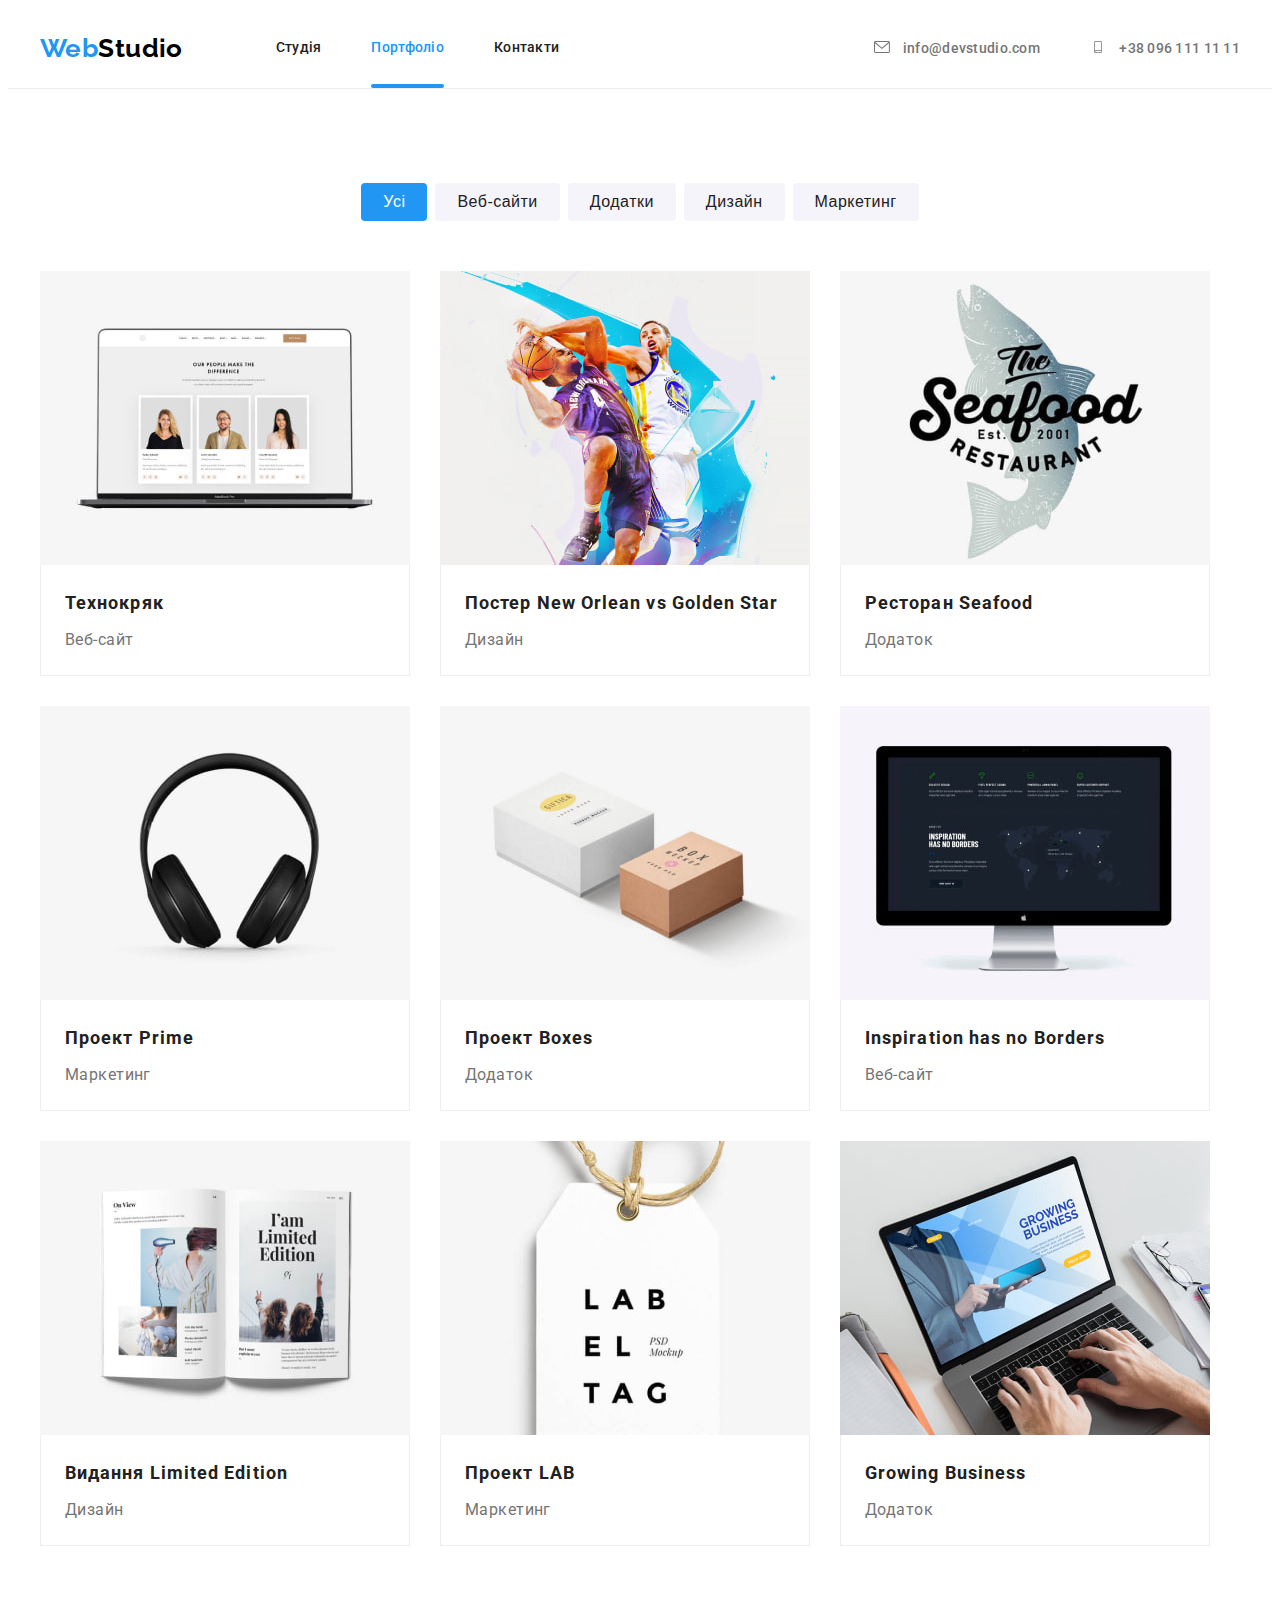
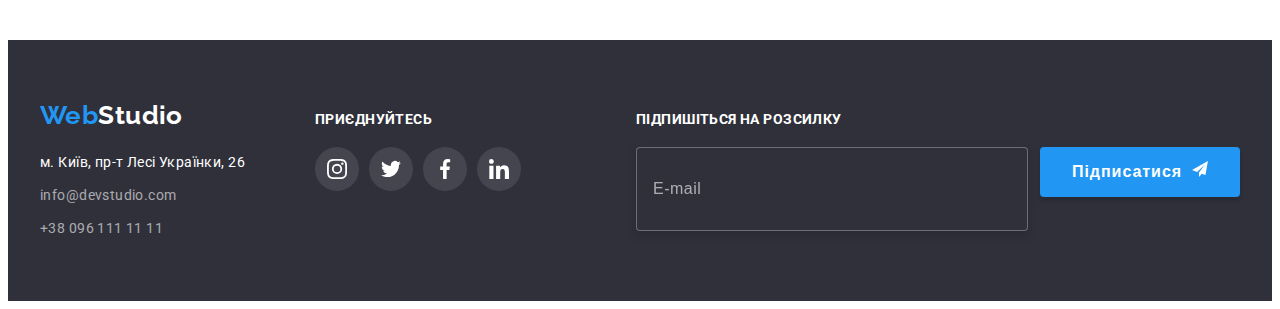
==== portfolio.html @ 9778deeb "Initial commit" ====
<!DOCTYPE html>
<html lang="uk">
  <head>
    <meta charset="UTF-8" />
    <meta http-equiv="X-UA-Compatible" content="IE=edge" />
    <meta name="viewport" content="width=device-width, initial-scale=1.0" />
    <title>WebStudio</title>
    <!--Fonts start-->
    <link rel="preconnect" href="https://fonts.googleapis.com" />
    <link rel="preconnect" href="https://fonts.gstatic.com" crossorigin />
    <link
      href="https://fonts.googleapis.com/css2?family=Raleway:wght@700&family=Roboto:wght@400;500;700;900&display=swap"
      rel="stylesheet"
    />
    <!--Fonts end-->
    <!--Modern-normalize-->
    <link
      rel="stylesheet"
      href="https://cdnjs.cloudflare.com/ajax/libs/modern-normalize/1.1.0/modern-normalize.min.css"
      integrity="sha512-wpPYUAdjBVSE4KJnH1VR1HeZfpl1ub8YT/NKx4PuQ5NmX2tKuGu6U/JRp5y+Y8XG2tV+wKQpNHVUX03MfMFn9Q=="
      crossorigin="anonymous"
      referrerpolicy="no-referrer"
    />
    <link rel="stylesheet" href="./css/styles.css" />
  </head>
  <body>
    <!--Header section-->
    <header class="header">
      <div class="container header-container">
        <a class="logo-link link" href="./index.html" lang="en"
          >Web<span class="logo-accent">Studio</span>
        </a>
        <nav class="header-nav">
          <ul class="header-list list">
            <li class="header-item">
              <a class="header-link link" href="./index.html">Студія</a>
            </li>
            <li class="header-item">
              <a class="header-link header-link-current link" href="./portfolio.html">Портфоліо</a>
            </li>
            <li class="header-item"><a class="header-link link" href="#">Контакти</a></li>
          </ul>
        </nav>
        <ul class="header-list list">
          <li class="header-item">
            <a
              class="header-mail link"
              href="mailto:info@devstudio.com"
              target="_blank"
              rel="noopener noreferrer"
              aria-label="envelope"
            >
              <svg class="mail-icon" width="16" height="12">
                <use href="./images/icons.svg#envelope"></use>
              </svg>
              info@devstudio.com
            </a>
          </li>
          <li class="header-item">
            <a
              class="header-tel link"
              href="tel:+380961111111"
              target="_blank"
              rel="noopener noreferrer"
              aria-label="smartphone"
            >
              <svg class="tel-icon" width="16" height="12">
                <use href="./images/icons.svg#smartphone"></use>
              </svg>
              +38 096 111 11 11
            </a>
          </li>
        </ul>
      </div>
    </header>
    <!--Main section-->
    <main>
      <section class="project section">
        <div class="container">
          <h1 class="visually-hidden">Проекти</h1>
          <ul class="project-list-btn list">
            <li class="project-item-btn">
              <button class="projects-btn projects-btn-current" type="button">Усі</button>
            </li>
            <li class="project-item-btn">
              <button class="projects-btn" type="button">Веб-сайти</button>
            </li>
            <li class="project-item-btn">
              <button class="projects-btn" type="button">Додатки</button>
            </li>
            <li class="project-item-btn">
              <button class="projects-btn" type="button">Дизайн</button>
            </li>
            <li class="project-item-btn">
              <button class="projects-btn" type="button">Маркетинг</button>
            </li>
          </ul>
          <ul></ul>
          <ul class="cards-list list">
            <li class="cards-item">
              <a href class="link">
                <div class="overlay-cards-img">
                  <img
                    class="cards-img"
                    src="./images/projects/img-1.jpg"
                    alt="Технокряк"
                    width="370"
                    height="294"
                  />
                  <div class="overlay">
                    <p class="overlay-text">
                      Ресурс пропонує комплексні пропозиції з різним рівнем функціоналу та сервісів.
                      Все це дозволить відвідувачу отримати вичерпні відомості про компанію чи
                      приватну особу.
                    </p>
                  </div>
                </div>
                <div class="cards-description">
                  <h2 class="cards-subtitle">Технокряк</h2>
                  <p class="cards-desc">Веб-сайт</p>
                </div>
              </a>
            </li>
            <li class="cards-item">
              <a href class="link">
                <div class="overlay-cards-img">
                  <img
                    class="cards-img"
                    src="./images/projects/img-2.jpg"
                    alt="Постер New Orlean vs Golden Star"
                    width="370"
                    height="294"
                  />
                  <div class="overlay">
                    <p class="overlay-text">
                      Ресурс пропонує комплексні пропозиції з різним рівнем функціоналу та сервісів.
                      Все це дозволить відвідувачу отримати вичерпні відомості про компанію чи
                      приватну особу.
                    </p>
                  </div>
                </div>
                <div class="cards-description">
                  <h2 class="cards-subtitle">Постер New Orlean vs Golden Star</h2>
                  <p class="cards-desc">Дизайн</p>
                </div>
              </a>
            </li>
            <li class="cards-item">
              <a href class="link">
                <div class="overlay-cards-img">
                  <img
                    class="cards-img"
                    src="./images/projects/img-3.jpg"
                    alt="Ресторан Seafood"
                    width="370"
                    height="294"
                  />
                  <div class="overlay">
                    <p class="overlay-text">
                      Ресурс пропонує комплексні пропозиції з різним рівнем функціоналу та сервісів.
                      Все це дозволить відвідувачу отримати вичерпні відомості про компанію чи
                      приватну особу.
                    </p>
                  </div>
                </div>
                <div class="cards-description">
                  <h2 class="cards-subtitle">Ресторан Seafood</h2>
                  <p class="cards-desc">Додаток</p>
                </div>
              </a>
            </li>
            <li class="cards-item">
              <a href class="link">
                <div class="overlay-cards-img">
                  <img
                    class="cards-img"
                    src="./images/projects/img-4.jpg"
                    alt="Проект Prime"
                    width="370"
                    height="294"
                  />
                  <div class="overlay">
                    <p class="overlay-text">
                      Ресурс пропонує комплексні пропозиції з різним рівнем функціоналу та сервісів.
                      Все це дозволить відвідувачу отримати вичерпні відомості про компанію чи
                      приватну особу.
                    </p>
                  </div>
                </div>
                <div class="cards-description">
                  <h2 class="cards-subtitle">Проект Prime</h2>
                  <p class="cards-desc">Маркетинг</p>
                </div>
              </a>
            </li>
            <li class="cards-item">
              <a href class="link">
                <div class="overlay-cards-img">
                  <img
                    class="cards-img"
                    src="./images/projects/img-5.jpg"
                    alt="Проект Boxes"
                    width="370"
                    height="294"
                  />
                  <div class="overlay">
                    <p class="overlay-text">
                      Ресурс пропонує комплексні пропозиції з різним рівнем функціоналу та сервісів.
                      Все це дозволить відвідувачу отримати вичерпні відомості про компанію чи
                      приватну особу.
                    </p>
                  </div>
                </div>
                <div class="cards-description">
                  <h2 class="cards-subtitle">Проект Boxes</h2>
                  <p class="cards-desc">Додаток</p>
                </div>
              </a>
            </li>
            <li class="cards-item">
              <a href class="link">
                <div class="overlay-cards-img">
                  <img
                    class="cards-img"
                    src="./images/projects/img-6.jpg"
                    alt="Inspiration has no Borders"
                    width="370"
                    height="294"
                  />
                  <div class="overlay">
                    <p class="overlay-text">
                      Ресурс пропонує комплексні пропозиції з різним рівнем функціоналу та сервісів.
                      Все це дозволить відвідувачу отримати вичерпні відомості про компанію чи
                      приватну особу.
                    </p>
                  </div>
                </div>
                <div class="cards-description">
                  <h2 class="cards-subtitle">Inspiration has no Borders</h2>
                  <p class="cards-desc">Веб-сайт</p>
                </div>
              </a>
            </li>
            <li class="cards-item">
              <a href class="link">
                <div class="overlay-cards-img">
                  <img
                    class="cards-img"
                    src="./images/projects/img-7.jpg"
                    alt="Видання Limited Edition"
                    width="370"
                    height="294"
                  />
                  <div class="overlay">
                    <p class="overlay-text">
                      Ресурс пропонує комплексні пропозиції з різним рівнем функціоналу та сервісів.
                      Все це дозволить відвідувачу отримати вичерпні відомості про компанію чи
                      приватну особу.
                    </p>
                  </div>
                </div>
                <div class="cards-description">
                  <h2 class="cards-subtitle">Видання Limited Edition</h2>
                  <p class="cards-desc">Дизайн</p>
                </div>
              </a>
            </li>
            <li class="cards-item">
              <a href class="link">
                <div class="overlay-cards-img">
                  <img
                    class="cards-img"
                    src="./images/projects/img-8.jpg"
                    alt="Проект LAB"
                    width="370"
                    height="294"
                  />
                  <div class="overlay">
                    <p class="overlay-text">
                      Ресурс пропонує комплексні пропозиції з різним рівнем функціоналу та сервісів.
                      Все це дозволить відвідувачу отримати вичерпні відомості про компанію чи
                      приватну особу.
                    </p>
                  </div>
                </div>
                <div class="cards-description">
                  <h2 class="cards-subtitle">Проект LAB</h2>
                  <p class="cards-desc">Маркетинг</p>
                </div>
              </a>
            </li>
            <li class="cards-item">
              <a href class="link">
                <div class="overlay-cards-img">
                  <img
                    class="cards-img"
                    src="./images/projects/img-9.jpg"
                    alt="Growing Business"
                    width="370"
                    height="294"
                  />
                  <div class="overlay">
                    <p class="overlay-text">
                      Ресурс пропонує комплексні пропозиції з різним рівнем функціоналу та сервісів.
                      Все це дозволить відвідувачу отримати вичерпні відомості про компанію чи
                      приватну особу.
                    </p>
                  </div>
                </div>
                <div class="cards-description">
                  <h2 class="cards-subtitle">Growing Business</h2>
                  <p class="cards-desc">Додаток</p>
                </div>
              </a>
            </li>
          </ul>
        </div>
      </section>
    </main>
    <!--Footer section-->
    <footer class="footer">
      <div class="container foter-container">
        <div class="footer-logo-address">
          <a class="footer-logo-link logo-link link" href="./index.html" lang="en"
            >Web<span class="footer-logo-accent">Studio</span>
          </a>
          <address>
            <ul class="footer-list list">
              <li class="footer-item">
                <a
                  class="footer-addres link"
                  href="https://goo.gl/maps/m6pnY2zvGVCJ6Nes9"
                  target="_blank"
                  rel="noreferrer noopener"
                  >м. Київ, пр-т Лесі Українки, 26</a
                >
              </li>
              <li class="footer-item">
                <a class="footer-mail link" href="mailto:info@devstudio.com">info@devstudio.com</a>
              </li>
              <li class="footer-item">
                <a class="footer-tel link" href="tel:+380961111111">+38 096 111 11 11</a>
              </li>
            </ul>
          </address>
        </div>
        <div class="foter-socials">
          <h3 class="foter-subtitle">приєднуйтесь</h3>
          <ul class="socials list">
            <li class="socials-item">
              <a
                class="foter-socials-link link"
                href=""
                target="_blank"
                rel="noopener noreferrer"
                aria-label="insragram"
              >
                <svg class="foter-socials-icon" width="20" height="20">
                  <use href="./images/icons.svg#instagram"></use>
                </svg>
              </a>
            </li>
            <li class="socials-item">
              <a
                class="foter-socials-link link"
                href=""
                target="_blank"
                rel="noopener noreferrer"
                aria-label="twitter"
                ><svg class="foter-socials-icon" width="20" height="20">
                  <use href="./images/icons.svg#twitter"></use></svg
              ></a>
            </li>
            <li class="socials-item">
              <a
                class="foter-socials-link link"
                href=""
                target="_blank"
                rel="noopener noreferrer"
                aria-label="facebook"
                ><svg class="foter-socials-icon" width="20" height="20">
                  <use href="./images/icons.svg#facebook"></use></svg
              ></a>
            </li>
            <li class="socials-item">
              <a
                class="foter-socials-link link"
                href=""
                target="_blank"
                rel="noopener noreferrer"
                aria-label="linkedin"
                ><svg class="foter-socials-icon" width="20" height="20">
                  <use href="./images/icons.svg#linkedin"></use></svg
              ></a>
            </li>
          </ul>
        </div>
        <div class="foter-mailing-list">
          <h3 class="foter-subtitle">Підпишіться на розсилку</h3>
          <div class="mailing-list">
            <form>
              <input type="email" name="email" placeholder="E-mail" />
              <button type="submit" class="mailing-btn-submit">
                Підписатися
                <svg class="mailing-icon" width="24" height="24">
                  <use href="./images/icons.svg#send"></use>
                </svg>
              </button>
            </form>
          </div>
        </div>
      </div>
    </footer>
  </body>
</html>
---- css/styles.css ----
:root {
  /*Fonts*/
  --main-font: 'Roboto', sans-serif;
  --secondary-font: 'Raleway', sans-serif;
  /*Text colors*/
  --main-txt-cl: #757575;
  --secondary-txt-color: #212121;
  --accent-txt-cl: #2196f3;
  /*BG colors */
  --dark-bg-cl: #2f303a;
  --light-bg-cl: #ffffff;
  --gray-bg-cl: #f5f4fa;
  /*Others */
  --animation: 250ms cubic-bezier(0.4, 0, 0.2, 1);
}
body {
  font-family: var(--main-font);
  color: var(--main-txt-cl);
  background-color: var(--light-bg-cl);
  font-size: 14px;
  letter-spacing: 0.03em;
}
/*Reset styles*/
h1,
h2,
h3,
h4,
h5,
h6,
p {
  margin: 0;
}
/*Base styles*/
img {
  display: block;
  max-width: 100%;
  height: auto;
}
address {
  font-style: normal;
}
button {
  display: block;
  margin: 0 auto;
  padding: 10px 32px;
  cursor: pointer;
  border: none;
  border-radius: 4px;
}
.section {
  padding-top: 94px;
  padding-bottom: 94px;
}
.container {
  width: 1200px;
  margin: 0 auto;
  padding: 0 15px;

  /*outline: 2px solid red;
  outline-offset: -2px;*/
}
.list {
  list-style: none;
  padding: 0;
  margin: 0;
}
.link {
  text-decoration: none;
}
.section-title {
  margin-bottom: 50px;

  font-weight: 700;
  font-size: 36px;
  line-height: 1.16;
  text-align: center;
  color: var(--secondary-txt-color);
}
.visually-hidden {
  position: absolute;
  width: 1px;
  height: 1px;
  margin: -1px;
  border: 0;
  padding: 0;

  white-space: nowrap;
  clip-path: inset(100%);
  clip: rect(0 0 0 0);
  overflow: hidden;
}
/*Header section*/
.header {
  background-color: var(--light-bg-cl);
  border-bottom-width: 1px;
  border-bottom-style: solid;
  border-bottom-color: #ececec;
}
.header-container {
  display: flex;
  align-items: center;
}
.header-list {
  display: flex;
  gap: 50px;
}
/*Альтернатива gap*/
/*.header-item {
  margin-right: 50px;
}
.header-item:last-child {
  margin-right: 0;
}*/
.logo-link {
  font-family: 'Raleway';
  font-weight: 700;
  font-size: 26px;
  line-height: 1.19;
  color: var(--accent-txt-cl);
  margin-right: 93px;
}
.logo-accent {
  color: #000000;
}
.header-nav {
  margin-right: auto;
}
.header-link {
  padding-top: 32px;
  padding-bottom: 32px;
  display: block;

  font-weight: 500;
  font-size: 14px;
  line-height: 1.14;
  letter-spacing: 0.02em;
  color: var(--secondary-txt-color);
  transition: color var(--animation);
}
.header-link:hover,
.header-link:focus,
.header-mail:hover,
.header-mail:focus,
.header-tel:hover,
.header-tel:focus {
  color: var(--accent-txt-cl);
}
.header-link-current {
  color: var(--accent-txt-cl);
  position: relative;
}
.header-link-current::after {
  content: '';
  position: absolute;
  bottom: 0;
  left: 0;
  display: block;
  width: 100%;
  height: 4px;

  background-color: var(--accent-txt-cl);
  border-radius: 2px;
}
.mail-icon,
.tel-icon {
  fill: currentColor;
  margin-right: 10px;
}
.header-mail,
.header-tel {
  font-weight: 500;
  font-size: 14px;
  line-height: 1.14;
  letter-spacing: 0.02em;
  color: inherit;
  transition: color var(--animation);
}
/*Hero section*/
.hero {
  background-color: var(--dark-bg-cl);
  padding: 200px 0;
  height: 600px;
  max-width: 1600px;
  background-image: linear-gradient(rgba(47, 48, 58, 0.4), rgba(47, 48, 58, 0.4)),
    url(../images/hero/img.jpg);
  background-position: center;
  margin: 0 auto;
}
.hero-title {
  width: 696px;
  margin: 0 auto;
  margin-bottom: 30px;
  font-weight: 900;
  font-size: 44px;
  line-height: 1.36;
  text-align: center;
  letter-spacing: 0.06em;
  text-transform: uppercase;
  color: var(--light-bg-cl);
}
.hero-btm {
  letter-spacing: 0.06em;
  box-shadow: 0px 4px 4px rgba(0, 0, 0, 0.15);
  border-radius: 4px;
  font-family: inherit;
  font-weight: 700;
  font-size: 16px;
  padding: 10px 32px;
  border: none;
  line-height: 1.88;

  color: var(--light-bg-cl);
  cursor: pointer;
  background-color: var(--accent-txt-cl);
}
/*About section*/
.about-list {
  display: flex;
  gap: 30px;
}
.about-subtitle {
  margin-bottom: 10px;
  font-weight: 700;
  font-size: 14px;
  line-height: 1.14;
  text-transform: uppercase;
  color: var(--secondary-txt-color);
}
.about-desc {
  font-weight: 400;
  font-size: 14px;
  line-height: 1.71;
}
/*Work section*/
.work-list {
  display: flex;
  gap: 30px;
}
.work {
  padding-top: 0;
}
.work-item {
  position: relative;
}
.about-svg {
  display: flex;
  align-items: center;
  justify-content: center;
  width: 270px;
  height: 120px;
  background-color: var(--gray-bg-cl);
  margin-bottom: 30px;
}
.work-img-overlay {
  position: absolute;
  display: flex;
  justify-content: center;
  align-items: center;
  width: 100%;
  height: 70px;
  bottom: 0;
  left: 0;

  background-color: rgba(47, 48, 58, 0.8);
}
.work-img-overlay-text {
  font-weight: 700;
  font-size: 14px;
  line-height: calc(16 / 14);
  text-align: center;
  letter-spacing: 0.03em;
  text-transform: uppercase;

  color: var(--light-bg-cl);
}

/*Team section*/
.team {
  background-color: var(--gray-bg-cl);
}
.team-description {
  padding: 30px 0;
}
.team-list {
  display: flex;
  gap: 30px;
}
.team-item {
  background: #ffffff;

  box-shadow: 0px 1px 3px rgba(0, 0, 0, 0.12), 0px 1px 1px rgba(0, 0, 0, 0.14),
    0px 2px 1px rgba(0, 0, 0, 0.2);
  border-radius: 0px 0px 4px 4px;
}
.team-subtitle {
  font-weight: 500;
  font-size: 16px;
  line-height: 1.19;
  text-align: center;
  color: var(--secondary-txt-color);
}
.team-desc {
  margin-top: 10px;
  margin-bottom: 16px;

  font-weight: 400;
  font-size: 16px;
  line-height: 1.19;
  text-align: center;
}

/*Customers section*/
.customers {
  display: flex;
  align-items: center;
  justify-content: center;
  gap: 30px;
}
.customers-link {
  display: flex;
  align-items: center;
  justify-content: center;
  width: 170px;
  height: 92px;
  color: #afb1b8;

  border: 1px solid #afb1b8;
  border-radius: 4px;
  transition: border-color var(--animation), color var(--animation);
}
.customers-icon {
  fill: currentColor;
}
.customers-link:hover,
.customers-link:focus {
  color: var(--accent-txt-cl);
  border-color: var(--accent-txt-cl);
}

/*Footer section*/
.footer {
  background-color: var(--dark-bg-cl);
  padding: 60px 0;
}
.footer-logo-address {
  margin-right: 70px;
}
.footer-logo-link {
  margin-right: 0;
}
.footer-logo-accent {
  color: var(--light-bg-cl);
}
address {
  margin-top: 20px;
}
.footer-addres {
  font-style: normal;
  font-weight: 400;
  font-size: 14px;
  line-height: 1.71;
  color: #ffffff;
  transition: color var(--animation);
}
.footer-mail,
.footer-tel {
  font-style: normal;
  font-weight: 400;
  font-size: 14px;
  line-height: 1.71;
  color: rgba(255, 255, 255, 0.6);
  transition: color var(--animation);
}
.footer-item {
  margin-bottom: 9px;
}
.footer-item:last-child {
  margin-bottom: 0;
}
.footer-addres:hover,
.footer-addres:focus,
.footer-mail:hover,
.footer-mail:focus,
.footer-tel:hover,
.footer-tel:focus {
  color: var(--accent-txt-cl);
}
.foter-subtitle {
  font-weight: 700;
  font-size: 14px;
  line-height: 16px;
  letter-spacing: 0.03em;
  text-transform: uppercase;
  color: var(--light-bg-cl);
  margin-bottom: 20px;
}
.foter-container {
  display: flex;
  align-items: baseline;
}
.foter-socials {
  margin-right: auto;
}
.foter-socials-link {
  display: flex;
  align-items: center;
  justify-content: center;
  width: 44px;
  height: 44px;
  color: var(--light-bg-cl);
  background-color: rgba(255, 255, 255, 0.1);
  border-radius: 50%;
  transition: color var(--animation), background-color var(--animation);
}
.foter-socials-icon {
  fill: currentColor;
}
.foter-socials-link:hover,
.foter-socials-link:focus {
  color: var(--light-bg-cl);
  background-color: var(--accent-txt-cl);
}
.foter-mailing-list form {
  display: flex;
}
.foter-mailing-list input {
  background: none;
  border: none;
  background-color: var(--dark-bg-cl);
  width: 358px;
  height: 50px;
  color: var(--light-bg-cl);
  border: 1px solid rgba(255, 255, 255, 0.3);
  filter: drop-shadow(0px 4px 4px rgba(0, 0, 0, 0.15));
  border-radius: 4px;
  padding: 16px;
  margin-right: 12px;
}
.foter-mailing-list input::placeholder {
  font-size: 16px;
  line-height: 1.25;
  display: flex;
  align-items: center;
  letter-spacing: 0.03em;
  color: rgba(255, 255, 255, 0.6);
}
.mailing-btn-submit {
  width: 200px;
  height: 50px;
  letter-spacing: 0.06em;
  box-shadow: 0px 4px 4px rgba(0, 0, 0, 0.15);
  border-radius: 4px;
  font-weight: 700;
  font-size: 16px;
  line-height: 1.88;
  color: var(--light-bg-cl);
  cursor: pointer;
  background-color: var(--accent-txt-cl);
  display: flex;
}
.mailing-icon {
  margin-left: 10px;
}
/*Portfolio section*/
.project-list-btn {
  margin-bottom: 50px;
  display: flex;
  gap: 8px;
  justify-content: center;
}
.projects-btn {
  padding: 6px 22px;
  border-radius: 4px;
  border: none;
  background-color: var(--gray-bg-cl);
  font-weight: 500;
  font-size: 16px;
  line-height: 1.62;
  text-align: center;
  color: var(--secondary-txt-color);
  cursor: pointer;
  letter-spacing: 0.03em;
  transition: color var(--animation), background-color var(--animation), box-shadow var(--animation);
}
.projects-btn:hover,
.projects-btn:focus {
  color: var(--light-bg-cl);
  background-color: var(--accent-txt-cl);
  box-shadow: 0px 3px 1px rgba(0, 0, 0, 0.1), 0px 1px 2px rgba(0, 0, 0, 0.08),
    0px 2px 2px rgba(0, 0, 0, 0.12);
}
.projects-btn-current {
  color: var(--light-bg-cl);
  background-color: var(--accent-txt-cl);
}
.cards-item {
  transition: box-shadow var(--animation);
}
.cards-item:hover,
.cards-item:focus {
  box-shadow: 0px 1px 1px rgba(0, 0, 0, 0.12), 0px 4px 4px rgba(0, 0, 0, 0.06),
    1px 4px 6px rgba(0, 0, 0, 0.16);
}
.cards-list {
  display: flex;
  flex-wrap: wrap;
  gap: 30px;
}
.cards-description {
  border: 1px solid #eeeeee;
  border-top: none;
  padding: 20px 24px;
}
.cards-subtitle {
  font-weight: 700;
  font-size: 18px;
  line-height: 2;
  letter-spacing: 0.06em;
  color: var(--secondary-txt-color);
}
.cards-desc {
  margin-top: 4px;
  font-weight: 400;
  font-size: 16px;
  line-height: 1.88;
  color: var(--main-txt-cl);
}
.overlay-cards-img {
  position: relative;
  overflow: hidden;
}
.overlay {
  position: absolute;
  top: 0;
  right: 0;
  width: 100%;
  height: 101%;
  padding: 63px 24px;
  transform: translateY(100%);

  display: flex;
  align-items: center;
  justify-content: center;

  background-color: rgba(33, 150, 243, 0.9);

  transition: transform var(--animation);
}
.cards-item:hover .overlay {
  transform: translateY(0);
}
.overlay-text {
  font-weight: 400;
  font-size: 18px;
  line-height: 1.56;
  letter-spacing: 0.03em;

  color: var(--light-bg-cl);

  user-select: none;
}
/*Socials icons*/
.socials {
  display: flex;
  align-items: center;
  justify-content: center;
  gap: 10px;
}
.socials-link {
  display: flex;
  align-items: center;
  justify-content: center;
  width: 44px;
  height: 44px;
  color: #afb1b8;
  background-color: var(--light-bg-cl);
  border-radius: 50%;
  transition: background-color var(--animation);
}
.socials-icon {
  fill: currentColor;
  transition: color var(--animation);
}
.socials-link:hover,
.socials-link:focus {
  color: var(--light-bg-cl);
  background-color: var(--accent-txt-cl);
}

/*Спосіб з вказанням fill для іконки*/

/*.socials-link:hover {
  background-color: var(--accent-txt-cl);
}
.socials-link:hover .socials-icon {
  fill: var(--light-bg-cl);
}*/

/*Modal window*/
.backdrop {
  position: fixed;
  top: 0;
  left: 0;
  width: 100%;
  height: 100%;
  background-color: rgba(0, 0, 0, 0.2);
  opacity: 1;
  visibility: visible;
  transition: opacity var(--animation), visibility var(--animation);
}
.backdrop.is-hidden {
  opacity: 0;
  visibility: hidden;
  pointer-events: none;
}
.modal {
  position: absolute;
  padding: 40px;
  top: 50%;
  left: 50%;
  min-width: 528px;
  min-height: 581px;
  background-color: var(--light-bg-cl);
  box-shadow: 0px 1px 3px rgba(0, 0, 0, 0.12), 0px 1px 1px rgba(0, 0, 0, 0.14),
    0px 2px 1px rgba(0, 0, 0, 0.2);
  border-radius: 4px;
  transform: translate(-50%, -50%) scale(1);
  transition: transform var(--animation);
}
.backdrop.is-hidden .modal {
  transform: translate(-50%, -50%) scale(0.3);
}
.modal-btn-close {
  position: absolute;
  top: 8px;
  right: 8px;
  display: flex;
  align-items: center;
  justify-content: center;
  width: 30px;
  height: 30px;
  padding: 0;
  border-radius: 50%;
  background-color: transparent;
  border: 1px solid #0000001a;
  cursor: pointer;
  transition: fill var(--animation);
}
.modal-btn-close:hover {
  fill: var(--accent-txt-cl);
}
.modal-title {
  display: block;
  font-weight: 700;
  font-size: 20px;
  line-height: 1.15;
  text-align: center;
  letter-spacing: 0.03em;
  margin-bottom: 12px;
  color: var(--secondary-txt-color);
}
.form-element {
  display: flex;
  flex-direction: column;
}
.form-element label {
  margin-bottom: 4px;
  font-size: 12px;
}
.input-wrap {
  position: relative;
  margin-bottom: 10px;
}
.modal-icon {
  position: absolute;
  top: 50%;
  left: 12px;
  translate: 0 -50%;
}
.form-element input {
  height: 40px;
  border: none;
  border: 1px solid rgba(33, 33, 33, 0.2);
  border-radius: 4px;
  padding-left: 42px;
  width: 100%;
  cursor: pointer;
  outline: none;
  transition: border var(--animation);
}
.form-element input:focus {
  border: 1px solid var(--accent-txt-cl);
  border-radius: 4px;
}
.form-element input + svg {
  transition: fill var(--animation);
}
.form-element input:focus + svg {
  fill: var(--accent-txt-cl);
}
.textarea {
  margin-bottom: 20px;
}
.form-element textarea {
  height: 120px;
  border: none;
  border: 1px solid rgba(33, 33, 33, 0.2);
  border-radius: 4px;
  padding: 12px 16px;
  resize: none;
  cursor: pointer;
  transition: border var(--animation);
}
.form-element textarea:focus {
  border: 1px solid var(--accent-txt-cl);
  border-radius: 4px;
  outline: none;
}
.accept {
  display: flex;
  align-items: center;
  justify-content: center;
  margin-bottom: 30px;
}
.modal-accept {
  font-weight: 400;
  font-size: 14px;
  line-height: 1.71;
  letter-spacing: 0.03em;
  display: flex;
  align-items: center;
}
.modal-link {
  color: var(--accent-txt-cl);
  padding-left: 4px;
}
.checkbox {
  width: 16px;
  height: 15px;
  border: 2px solid var(--secondary-txt-color);
  border-radius: 3px;
  display: flex;
  align-items: center;
  justify-content: center;
  margin-right: 9px;
}
.accept input:checked + label .checkbox {
  background: var(--accent-txt-cl);
  border: 2px solid var(--accent-txt-cl);
}
.modal-btn-submit {
  letter-spacing: 0.06em;
  box-shadow: 0px 4px 4px rgba(0, 0, 0, 0.15);
  border-radius: 4px;
  font-weight: 700;
  font-size: 16px;
  padding: 10px 52px;
  border: none;
  line-height: 1.88;

  color: var(--light-bg-cl);
  cursor: pointer;
  background-color: var(--accent-txt-cl);
}
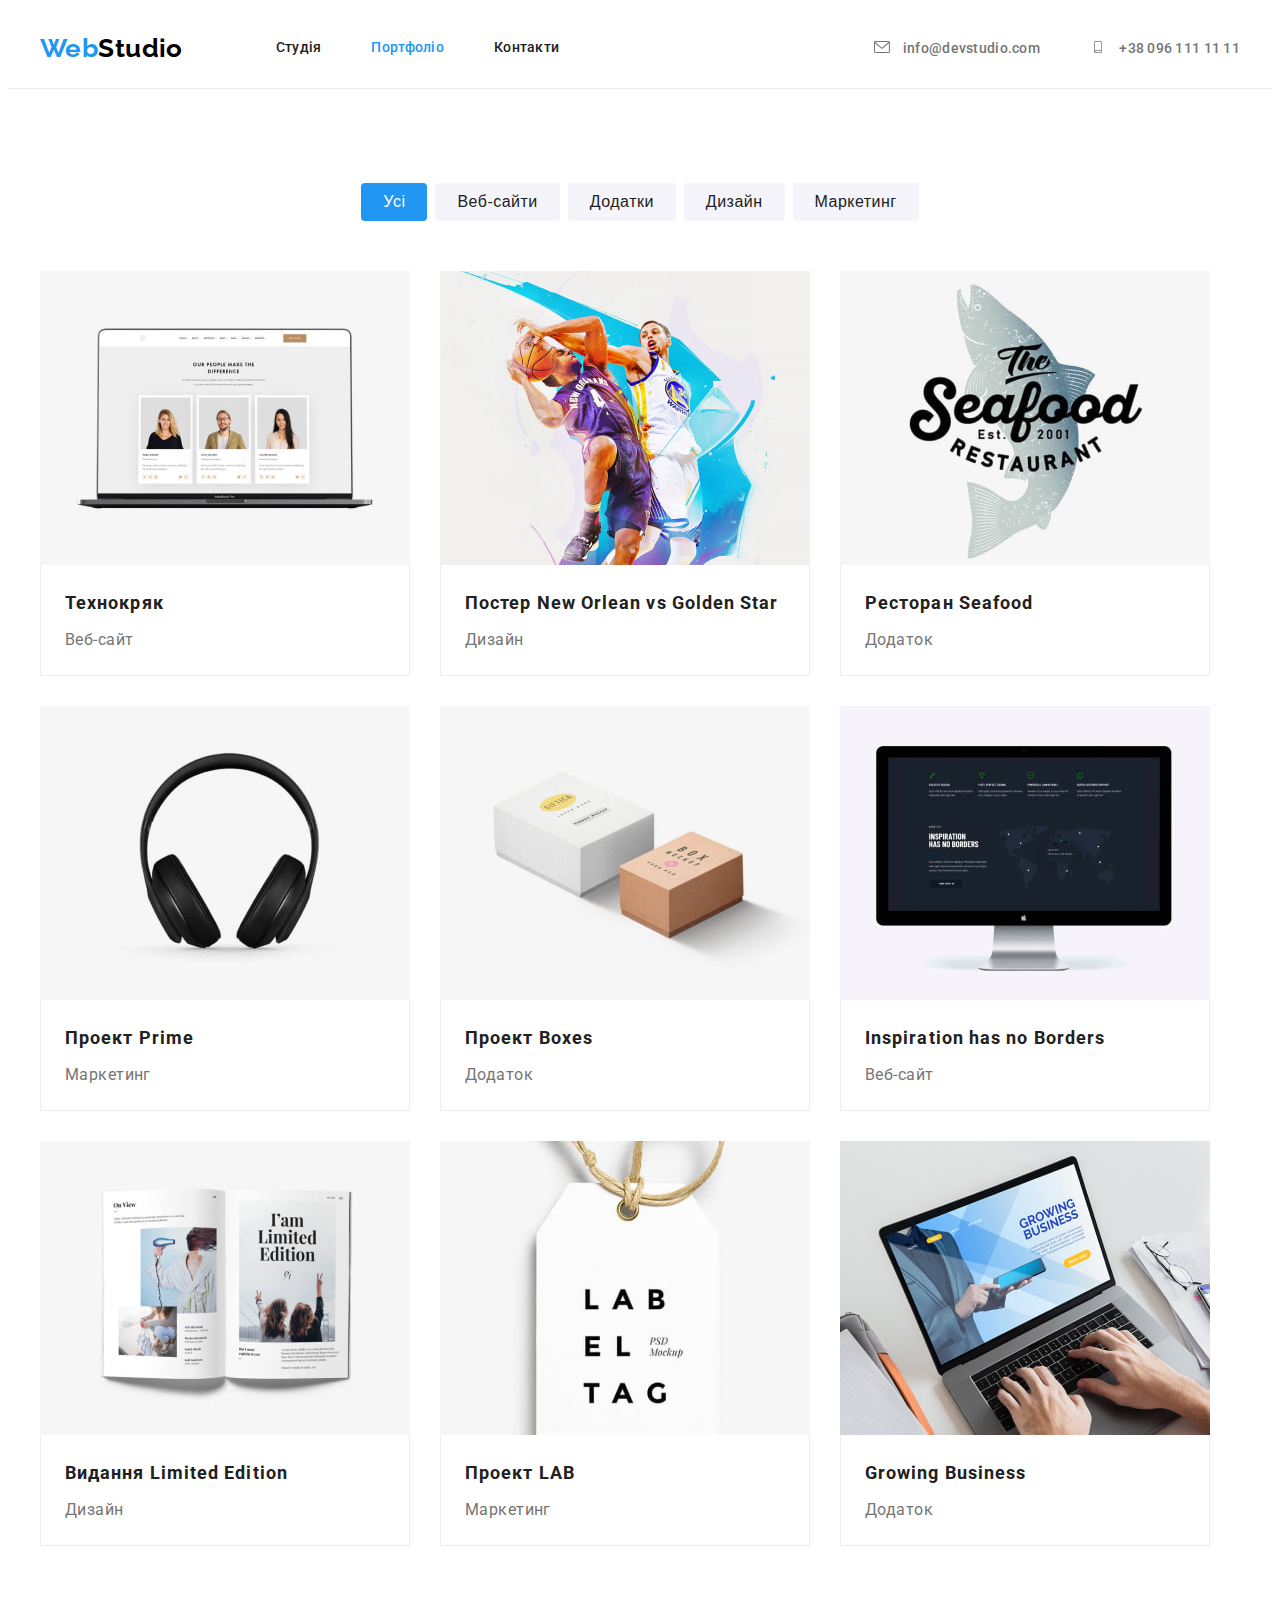
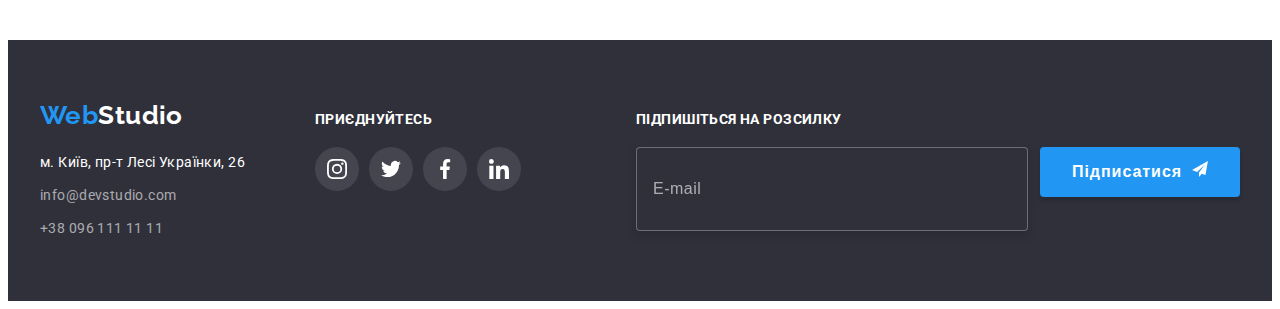
==== commit c7219416: "Summary" ====
--- a/portfolio.html
+++ b/portfolio.html
@@ -26,25 +26,27 @@
   <body>
     <!--Header section-->
     <header class="header">
-      <div class="container header-container">
-        <a class="logo-link link" href="./index.html" lang="en"
-          >Web<span class="logo-accent">Studio</span>
+      <div class="container header__container">
+        <a class="header__logo link" href="./index.html" lang="en"
+          >Web<span class="header__logo--accent">Studio</span>
         </a>
-        <nav class="header-nav">
-          <ul class="header-list list">
-            <li class="header-item">
-              <a class="header-link link" href="./index.html">Студія</a>
-            </li>
-            <li class="header-item">
-              <a class="header-link header-link-current link" href="./portfolio.html">Портфоліо</a>
-            </li>
-            <li class="header-item"><a class="header-link link" href="#">Контакти</a></li>
+        <nav class="nav">
+          <ul class="nav__list list">
+            <li class="nav__item">
+              <a class="nav__link  link" href="./index.html">Студія</a>
+            </li>
+            <li class="nav__item">
+              <a class="nav__link nav__link--current link" href="./portfolio.html">Портфоліо</a>
+            </li>
+            <li class="nav__item">
+              <a class="nav__link link" href="#">Контакти</a>
+            </li>
           </ul>
         </nav>
-        <ul class="header-list list">
-          <li class="header-item">
+        <ul class="contacts__list list">
+          <li class="contacts__item">
             <a
-              class="header-mail link"
+              class="contacts__mail link"
               href="mailto:info@devstudio.com"
               target="_blank"
               rel="noopener noreferrer"
@@ -56,9 +58,9 @@
               info@devstudio.com
             </a>
           </li>
-          <li class="header-item">
+          <li class="contacts__item"">
             <a
-              class="header-tel link"
+              class="contacts__tel link"
               href="tel:+380961111111"
               target="_blank"
               rel="noopener noreferrer"
@@ -318,96 +320,94 @@
       </section>
     </main>
     <!--Footer section-->
-    <footer class="footer">
-      <div class="container foter-container">
-        <div class="footer-logo-address">
-          <a class="footer-logo-link logo-link link" href="./index.html" lang="en"
-            >Web<span class="footer-logo-accent">Studio</span>
+   <footer class="footer">
+      <div class="container foter__container">
+        <div class="logo__address">
+          <a class="footer__logo link" href="./index.html" lang="en"
+            >Web<span class="footer__logo--accent">Studio</span>
           </a>
           <address>
-            <ul class="footer-list list">
-              <li class="footer-item">
+            <ul class="address__list list">
+              <li class="footer__item">
                 <a
-                  class="footer-addres link"
+                  class="footer__addres link"
                   href="https://goo.gl/maps/m6pnY2zvGVCJ6Nes9"
                   target="_blank"
                   rel="noreferrer noopener"
                   >м. Київ, пр-т Лесі Українки, 26</a
                 >
               </li>
-              <li class="footer-item">
-                <a class="footer-mail link" href="mailto:info@devstudio.com">info@devstudio.com</a>
+              <li class="footer__item">
+                <a class="footer__mail link" href="mailto:info@devstudio.com">info@devstudio.com</a>
               </li>
-              <li class="footer-item">
-                <a class="footer-tel link" href="tel:+380961111111">+38 096 111 11 11</a>
+              <li class="footer__item">
+                <a class="footer__tel link" href="tel:+380961111111">+38 096 111 11 11</a>
               </li>
             </ul>
           </address>
         </div>
-        <div class="foter-socials">
-          <h3 class="foter-subtitle">приєднуйтесь</h3>
+        <div class="foter__socials">
+          <h3 class="foter__subtitle">приєднуйтесь</h3>
           <ul class="socials list">
-            <li class="socials-item">
+            <li class="socials__item">
               <a
-                class="foter-socials-link link"
+                class="foter__socials-link link"
                 href=""
                 target="_blank"
                 rel="noopener noreferrer"
                 aria-label="insragram"
               >
-                <svg class="foter-socials-icon" width="20" height="20">
+                <svg class="foter__socials-icon" width="20" height="20">
                   <use href="./images/icons.svg#instagram"></use>
                 </svg>
               </a>
             </li>
-            <li class="socials-item">
+            <li class="socials__item">
               <a
-                class="foter-socials-link link"
+                class="foter__socials-link link"
                 href=""
                 target="_blank"
                 rel="noopener noreferrer"
                 aria-label="twitter"
-                ><svg class="foter-socials-icon" width="20" height="20">
+                ><svg class="foter__socials-icon" width="20" height="20">
                   <use href="./images/icons.svg#twitter"></use></svg
               ></a>
             </li>
-            <li class="socials-item">
+            <li class="socials__item">
               <a
-                class="foter-socials-link link"
+                class="foter__socials-link link"
                 href=""
                 target="_blank"
                 rel="noopener noreferrer"
                 aria-label="facebook"
-                ><svg class="foter-socials-icon" width="20" height="20">
+                ><svg class="foter__socials-icon" width="20" height="20">
                   <use href="./images/icons.svg#facebook"></use></svg
               ></a>
             </li>
-            <li class="socials-item">
+            <li class="socials__item">
               <a
-                class="foter-socials-link link"
+                class="foter__socials-link link"
                 href=""
                 target="_blank"
                 rel="noopener noreferrer"
                 aria-label="linkedin"
-                ><svg class="foter-socials-icon" width="20" height="20">
+                ><svg class="foter__socials-icon" width="20" height="20">
                   <use href="./images/icons.svg#linkedin"></use></svg
               ></a>
             </li>
           </ul>
         </div>
-        <div class="foter-mailing-list">
-          <h3 class="foter-subtitle">Підпишіться на розсилку</h3>
-          <div class="mailing-list">
-            <form>
-              <input type="email" name="email" placeholder="E-mail" />
-              <button type="submit" class="mailing-btn-submit">
-                Підписатися
-                <svg class="mailing-icon" width="24" height="24">
-                  <use href="./images/icons.svg#send"></use>
-                </svg>
-              </button>
-            </form>
-          </div>
+        <div class="mailing__list">
+          <p class="foter__subtitle">Підпишіться на розсилку</p>
+          <form>
+            <input type="email" name="email" placeholder="E-mail" />
+            <button type="submit" class="mailing__btn">
+              Підписатися
+              <svg class="mailing__icon" width="24" height="24">
+                <use href="./images/icons.svg#send"></use>
+              </svg>
+            </button>
+          </form>
         </div>
       </div>
     </footer>
--- a/css/styles.css
+++ b/css/styles.css
@@ -67,7 +67,7 @@
 .link {
   text-decoration: none;
 }
-.section-title {
+.section__title {
   margin-bottom: 50px;
 
   font-weight: 700;
@@ -96,22 +96,26 @@
   border-bottom-style: solid;
   border-bottom-color: #ececec;
 }
-.header-container {
-  display: flex;
-  align-items: center;
-}
-.header-list {
+.header__container {
+  display: flex;
+  align-items: center;
+}
+.nav {
+  margin-right: auto;
+}
+.nav__list,
+.contacts__list {
   display: flex;
   gap: 50px;
 }
 /*Альтернатива gap*/
-/*.header-item {
+/*.nav__item {
   margin-right: 50px;
 }
-.header-item:last-child {
+.nav__item:last-child {
   margin-right: 0;
 }*/
-.logo-link {
+.header__logo {
   font-family: 'Raleway';
   font-weight: 700;
   font-size: 26px;
@@ -119,13 +123,10 @@
   color: var(--accent-txt-cl);
   margin-right: 93px;
 }
-.logo-accent {
+.header__logo--accent {
   color: #000000;
 }
-.header-nav {
-  margin-right: auto;
-}
-.header-link {
+.nav__link {
   padding-top: 32px;
   padding-bottom: 32px;
   display: block;
@@ -137,19 +138,19 @@
   color: var(--secondary-txt-color);
   transition: color var(--animation);
 }
-.header-link:hover,
-.header-link:focus,
-.header-mail:hover,
-.header-mail:focus,
-.header-tel:hover,
-.header-tel:focus {
+.nav__link:hover,
+.nav__link:focus,
+.contacts__mail:hover,
+.contacts__mail:focus,
+.contacts__tel:hover,
+.contacts__tel:focus {
   color: var(--accent-txt-cl);
 }
-.header-link-current {
+.nav__link--current {
   color: var(--accent-txt-cl);
   position: relative;
 }
-.header-link-current::after {
+.nav__link-current::after {
   content: '';
   position: absolute;
   bottom: 0;
@@ -166,8 +167,8 @@
   fill: currentColor;
   margin-right: 10px;
 }
-.header-mail,
-.header-tel {
+.contacts__mail,
+.contacts__tel {
   font-weight: 500;
   font-size: 14px;
   line-height: 1.14;
@@ -186,7 +187,7 @@
   background-position: center;
   margin: 0 auto;
 }
-.hero-title {
+.hero__title {
   width: 696px;
   margin: 0 auto;
   margin-bottom: 30px;
@@ -198,7 +199,7 @@
   text-transform: uppercase;
   color: var(--light-bg-cl);
 }
-.hero-btm {
+.hero__btm {
   letter-spacing: 0.06em;
   box-shadow: 0px 4px 4px rgba(0, 0, 0, 0.15);
   border-radius: 4px;
@@ -214,35 +215,11 @@
   background-color: var(--accent-txt-cl);
 }
 /*About section*/
-.about-list {
+.about__list {
   display: flex;
   gap: 30px;
 }
-.about-subtitle {
-  margin-bottom: 10px;
-  font-weight: 700;
-  font-size: 14px;
-  line-height: 1.14;
-  text-transform: uppercase;
-  color: var(--secondary-txt-color);
-}
-.about-desc {
-  font-weight: 400;
-  font-size: 14px;
-  line-height: 1.71;
-}
-/*Work section*/
-.work-list {
-  display: flex;
-  gap: 30px;
-}
-.work {
-  padding-top: 0;
-}
-.work-item {
-  position: relative;
-}
-.about-svg {
+.about__icon {
   display: flex;
   align-items: center;
   justify-content: center;
@@ -251,7 +228,31 @@
   background-color: var(--gray-bg-cl);
   margin-bottom: 30px;
 }
-.work-img-overlay {
+.about__subtitle {
+  margin-bottom: 10px;
+  font-weight: 700;
+  font-size: 14px;
+  line-height: 1.14;
+  text-transform: uppercase;
+  color: var(--secondary-txt-color);
+}
+.about__desc {
+  font-weight: 400;
+  font-size: 14px;
+  line-height: 1.71;
+}
+/*Work section*/
+.work {
+  padding-top: 0;
+}
+.work__list {
+  display: flex;
+  gap: 30px;
+}
+.work__item {
+  position: relative;
+}
+.work__img--overlay {
   position: absolute;
   display: flex;
   justify-content: center;
@@ -263,7 +264,7 @@
 
   background-color: rgba(47, 48, 58, 0.8);
 }
-.work-img-overlay-text {
+.work__img--overlay-text {
   font-weight: 700;
   font-size: 14px;
   line-height: calc(16 / 14);
@@ -273,33 +274,32 @@
 
   color: var(--light-bg-cl);
 }
-
 /*Team section*/
 .team {
   background-color: var(--gray-bg-cl);
 }
-.team-description {
-  padding: 30px 0;
-}
-.team-list {
+.team__list {
   display: flex;
   gap: 30px;
 }
-.team-item {
+.team__item {
   background: #ffffff;
 
   box-shadow: 0px 1px 3px rgba(0, 0, 0, 0.12), 0px 1px 1px rgba(0, 0, 0, 0.14),
     0px 2px 1px rgba(0, 0, 0, 0.2);
   border-radius: 0px 0px 4px 4px;
 }
-.team-subtitle {
+.team__description {
+  padding: 30px 0;
+}
+.team__subtitle {
   font-weight: 500;
   font-size: 16px;
   line-height: 1.19;
   text-align: center;
   color: var(--secondary-txt-color);
 }
-.team-desc {
+.team__desc {
   margin-top: 10px;
   margin-bottom: 16px;
 
@@ -308,15 +308,14 @@
   line-height: 1.19;
   text-align: center;
 }
-
 /*Customers section*/
-.customers {
+.customers__list {
   display: flex;
   align-items: center;
   justify-content: center;
   gap: 30px;
 }
-.customers-link {
+.customers__link {
   display: flex;
   align-items: center;
   justify-content: center;
@@ -328,33 +327,44 @@
   border-radius: 4px;
   transition: border-color var(--animation), color var(--animation);
 }
-.customers-icon {
+.customers__icon {
   fill: currentColor;
 }
-.customers-link:hover,
-.customers-link:focus {
+.customers__link:hover,
+.customers__link:focus {
   color: var(--accent-txt-cl);
   border-color: var(--accent-txt-cl);
 }
-
 /*Footer section*/
 .footer {
   background-color: var(--dark-bg-cl);
   padding: 60px 0;
 }
-.footer-logo-address {
+.foter__container {
+  display: flex;
+  align-items: baseline;
+}
+.logo__address {
   margin-right: 70px;
 }
-.footer-logo-link {
+.footer__logo {
+  font-family: 'Raleway';
+  font-weight: 700;
+  font-size: 26px;
+  line-height: 1.19;
+  color: var(--accent-txt-cl);
   margin-right: 0;
 }
-.footer-logo-accent {
-  color: var(--light-bg-cl);
-}
-address {
+.footer__logo--accent {
+  color: var(--light-bg-cl);
+}
+.address__list {
   margin-top: 20px;
 }
-.footer-addres {
+.footer__item {
+  margin-bottom: 9px;
+}
+.footer__addres {
   font-style: normal;
   font-weight: 400;
   font-size: 14px;
@@ -362,8 +372,8 @@
   color: #ffffff;
   transition: color var(--animation);
 }
-.footer-mail,
-.footer-tel {
+.footer__mail,
+.footer__tel {
   font-style: normal;
   font-weight: 400;
   font-size: 14px;
@@ -371,21 +381,21 @@
   color: rgba(255, 255, 255, 0.6);
   transition: color var(--animation);
 }
-.footer-item {
-  margin-bottom: 9px;
-}
-.footer-item:last-child {
+.footer__item:last-child {
   margin-bottom: 0;
 }
-.footer-addres:hover,
-.footer-addres:focus,
-.footer-mail:hover,
-.footer-mail:focus,
-.footer-tel:hover,
-.footer-tel:focus {
+.footer__addres:hover,
+.footer__addres:focus,
+.footer__mail:hover,
+.footer__mail:focus,
+.footer__tel:hover,
+.footer__tel:focus {
   color: var(--accent-txt-cl);
 }
-.foter-subtitle {
+.foter__socials {
+  margin-right: auto;
+}
+.foter__subtitle {
   font-weight: 700;
   font-size: 14px;
   line-height: 16px;
@@ -394,14 +404,7 @@
   color: var(--light-bg-cl);
   margin-bottom: 20px;
 }
-.foter-container {
-  display: flex;
-  align-items: baseline;
-}
-.foter-socials {
-  margin-right: auto;
-}
-.foter-socials-link {
+.foter__socials-link {
   display: flex;
   align-items: center;
   justify-content: center;
@@ -412,18 +415,18 @@
   border-radius: 50%;
   transition: color var(--animation), background-color var(--animation);
 }
-.foter-socials-icon {
+.foter__socials-icon {
   fill: currentColor;
 }
-.foter-socials-link:hover,
-.foter-socials-link:focus {
-  color: var(--light-bg-cl);
-  background-color: var(--accent-txt-cl);
-}
-.foter-mailing-list form {
-  display: flex;
-}
-.foter-mailing-list input {
+.foter__socials-link:hover,
+.foter__socials-link:focus {
+  color: var(--light-bg-cl);
+  background-color: var(--accent-txt-cl);
+}
+.mailing__list form {
+  display: flex;
+}
+.mailing__list input {
   background: none;
   border: none;
   background-color: var(--dark-bg-cl);
@@ -436,7 +439,7 @@
   padding: 16px;
   margin-right: 12px;
 }
-.foter-mailing-list input::placeholder {
+.mailing__list input::placeholder {
   font-size: 16px;
   line-height: 1.25;
   display: flex;
@@ -444,7 +447,7 @@
   letter-spacing: 0.03em;
   color: rgba(255, 255, 255, 0.6);
 }
-.mailing-btn-submit {
+.mailing__btn {
   width: 200px;
   height: 50px;
   letter-spacing: 0.06em;
@@ -458,144 +461,9 @@
   background-color: var(--accent-txt-cl);
   display: flex;
 }
-.mailing-icon {
+.mailing__icon {
   margin-left: 10px;
 }
-/*Portfolio section*/
-.project-list-btn {
-  margin-bottom: 50px;
-  display: flex;
-  gap: 8px;
-  justify-content: center;
-}
-.projects-btn {
-  padding: 6px 22px;
-  border-radius: 4px;
-  border: none;
-  background-color: var(--gray-bg-cl);
-  font-weight: 500;
-  font-size: 16px;
-  line-height: 1.62;
-  text-align: center;
-  color: var(--secondary-txt-color);
-  cursor: pointer;
-  letter-spacing: 0.03em;
-  transition: color var(--animation), background-color var(--animation), box-shadow var(--animation);
-}
-.projects-btn:hover,
-.projects-btn:focus {
-  color: var(--light-bg-cl);
-  background-color: var(--accent-txt-cl);
-  box-shadow: 0px 3px 1px rgba(0, 0, 0, 0.1), 0px 1px 2px rgba(0, 0, 0, 0.08),
-    0px 2px 2px rgba(0, 0, 0, 0.12);
-}
-.projects-btn-current {
-  color: var(--light-bg-cl);
-  background-color: var(--accent-txt-cl);
-}
-.cards-item {
-  transition: box-shadow var(--animation);
-}
-.cards-item:hover,
-.cards-item:focus {
-  box-shadow: 0px 1px 1px rgba(0, 0, 0, 0.12), 0px 4px 4px rgba(0, 0, 0, 0.06),
-    1px 4px 6px rgba(0, 0, 0, 0.16);
-}
-.cards-list {
-  display: flex;
-  flex-wrap: wrap;
-  gap: 30px;
-}
-.cards-description {
-  border: 1px solid #eeeeee;
-  border-top: none;
-  padding: 20px 24px;
-}
-.cards-subtitle {
-  font-weight: 700;
-  font-size: 18px;
-  line-height: 2;
-  letter-spacing: 0.06em;
-  color: var(--secondary-txt-color);
-}
-.cards-desc {
-  margin-top: 4px;
-  font-weight: 400;
-  font-size: 16px;
-  line-height: 1.88;
-  color: var(--main-txt-cl);
-}
-.overlay-cards-img {
-  position: relative;
-  overflow: hidden;
-}
-.overlay {
-  position: absolute;
-  top: 0;
-  right: 0;
-  width: 100%;
-  height: 101%;
-  padding: 63px 24px;
-  transform: translateY(100%);
-
-  display: flex;
-  align-items: center;
-  justify-content: center;
-
-  background-color: rgba(33, 150, 243, 0.9);
-
-  transition: transform var(--animation);
-}
-.cards-item:hover .overlay {
-  transform: translateY(0);
-}
-.overlay-text {
-  font-weight: 400;
-  font-size: 18px;
-  line-height: 1.56;
-  letter-spacing: 0.03em;
-
-  color: var(--light-bg-cl);
-
-  user-select: none;
-}
-/*Socials icons*/
-.socials {
-  display: flex;
-  align-items: center;
-  justify-content: center;
-  gap: 10px;
-}
-.socials-link {
-  display: flex;
-  align-items: center;
-  justify-content: center;
-  width: 44px;
-  height: 44px;
-  color: #afb1b8;
-  background-color: var(--light-bg-cl);
-  border-radius: 50%;
-  transition: background-color var(--animation);
-}
-.socials-icon {
-  fill: currentColor;
-  transition: color var(--animation);
-}
-.socials-link:hover,
-.socials-link:focus {
-  color: var(--light-bg-cl);
-  background-color: var(--accent-txt-cl);
-}
-
-/*Спосіб з вказанням fill для іконки*/
-
-/*.socials-link:hover {
-  background-color: var(--accent-txt-cl);
-}
-.socials-link:hover .socials-icon {
-  fill: var(--light-bg-cl);
-}*/
-
 /*Modal window*/
 .backdrop {
   position: fixed;
@@ -630,7 +498,7 @@
 .backdrop.is-hidden .modal {
   transform: translate(-50%, -50%) scale(0.3);
 }
-.modal-btn-close {
+.modal__btn-close {
   position: absolute;
   top: 8px;
   right: 8px;
@@ -646,10 +514,10 @@
   cursor: pointer;
   transition: fill var(--animation);
 }
-.modal-btn-close:hover {
+.modal__btn-close:hover {
   fill: var(--accent-txt-cl);
 }
-.modal-title {
+.modal__title {
   display: block;
   font-weight: 700;
   font-size: 20px;
@@ -659,25 +527,25 @@
   margin-bottom: 12px;
   color: var(--secondary-txt-color);
 }
-.form-element {
+.form__element {
   display: flex;
   flex-direction: column;
 }
-.form-element label {
+.form__element label {
   margin-bottom: 4px;
   font-size: 12px;
 }
-.input-wrap {
+.input__wrap {
   position: relative;
   margin-bottom: 10px;
 }
-.modal-icon {
+.modal__icon {
   position: absolute;
   top: 50%;
   left: 12px;
   translate: 0 -50%;
 }
-.form-element input {
+.form__element input {
   height: 40px;
   border: none;
   border: 1px solid rgba(33, 33, 33, 0.2);
@@ -688,20 +556,20 @@
   outline: none;
   transition: border var(--animation);
 }
-.form-element input:focus {
+.form__element input:focus {
   border: 1px solid var(--accent-txt-cl);
   border-radius: 4px;
 }
-.form-element input + svg {
+.form__element input + svg {
   transition: fill var(--animation);
 }
-.form-element input:focus + svg {
+.form__element input:focus + svg {
   fill: var(--accent-txt-cl);
 }
 .textarea {
   margin-bottom: 20px;
 }
-.form-element textarea {
+.form__element textarea {
   height: 120px;
   border: none;
   border: 1px solid rgba(33, 33, 33, 0.2);
@@ -711,7 +579,7 @@
   cursor: pointer;
   transition: border var(--animation);
 }
-.form-element textarea:focus {
+.form__element textarea:focus {
   border: 1px solid var(--accent-txt-cl);
   border-radius: 4px;
   outline: none;
@@ -722,7 +590,7 @@
   justify-content: center;
   margin-bottom: 30px;
 }
-.modal-accept {
+.accept__label {
   font-weight: 400;
   font-size: 14px;
   line-height: 1.71;
@@ -730,7 +598,7 @@
   display: flex;
   align-items: center;
 }
-.modal-link {
+.accept__link {
   color: var(--accent-txt-cl);
   padding-left: 4px;
 }
@@ -748,7 +616,7 @@
   background: var(--accent-txt-cl);
   border: 2px solid var(--accent-txt-cl);
 }
-.modal-btn-submit {
+.accept__btn {
   letter-spacing: 0.06em;
   box-shadow: 0px 4px 4px rgba(0, 0, 0, 0.15);
   border-radius: 4px;
@@ -762,3 +630,135 @@
   cursor: pointer;
   background-color: var(--accent-txt-cl);
 }
+/*Portfolio section*/
+.project-list-btn {
+  margin-bottom: 50px;
+  display: flex;
+  gap: 8px;
+  justify-content: center;
+}
+.projects-btn {
+  padding: 6px 22px;
+  border-radius: 4px;
+  border: none;
+  background-color: var(--gray-bg-cl);
+  font-weight: 500;
+  font-size: 16px;
+  line-height: 1.62;
+  text-align: center;
+  color: var(--secondary-txt-color);
+  cursor: pointer;
+  letter-spacing: 0.03em;
+  transition: color var(--animation), background-color var(--animation), box-shadow var(--animation);
+}
+.projects-btn:hover,
+.projects-btn:focus {
+  color: var(--light-bg-cl);
+  background-color: var(--accent-txt-cl);
+  box-shadow: 0px 3px 1px rgba(0, 0, 0, 0.1), 0px 1px 2px rgba(0, 0, 0, 0.08),
+    0px 2px 2px rgba(0, 0, 0, 0.12);
+}
+.projects-btn-current {
+  color: var(--light-bg-cl);
+  background-color: var(--accent-txt-cl);
+}
+.cards-item {
+  transition: box-shadow var(--animation);
+}
+.cards-item:hover,
+.cards-item:focus {
+  box-shadow: 0px 1px 1px rgba(0, 0, 0, 0.12), 0px 4px 4px rgba(0, 0, 0, 0.06),
+    1px 4px 6px rgba(0, 0, 0, 0.16);
+}
+.cards-list {
+  display: flex;
+  flex-wrap: wrap;
+  gap: 30px;
+}
+.cards-description {
+  border: 1px solid #eeeeee;
+  border-top: none;
+  padding: 20px 24px;
+}
+.cards-subtitle {
+  font-weight: 700;
+  font-size: 18px;
+  line-height: 2;
+  letter-spacing: 0.06em;
+  color: var(--secondary-txt-color);
+}
+.cards-desc {
+  margin-top: 4px;
+  font-weight: 400;
+  font-size: 16px;
+  line-height: 1.88;
+  color: var(--main-txt-cl);
+}
+.overlay-cards-img {
+  position: relative;
+  overflow: hidden;
+}
+.overlay {
+  position: absolute;
+  top: 0;
+  right: 0;
+  width: 100%;
+  height: 101%;
+  padding: 63px 24px;
+  transform: translateY(100%);
+
+  display: flex;
+  align-items: center;
+  justify-content: center;
+
+  background-color: rgba(33, 150, 243, 0.9);
+
+  transition: transform var(--animation);
+}
+.cards-item:hover .overlay {
+  transform: translateY(0);
+}
+.overlay-text {
+  font-weight: 400;
+  font-size: 18px;
+  line-height: 1.56;
+  letter-spacing: 0.03em;
+
+  color: var(--light-bg-cl);
+
+  user-select: none;
+}
+/*Socials icons*/
+.socials {
+  display: flex;
+  align-items: center;
+  justify-content: center;
+  gap: 10px;
+}
+.socials__link {
+  display: flex;
+  align-items: center;
+  justify-content: center;
+  width: 44px;
+  height: 44px;
+  color: #afb1b8;
+  background-color: var(--light-bg-cl);
+  border-radius: 50%;
+  transition: background-color var(--animation);
+}
+.socials__icon {
+  fill: currentColor;
+  transition: color var(--animation);
+}
+.socials__link:hover,
+.socials__link:focus {
+  color: var(--light-bg-cl);
+  background-color: var(--accent-txt-cl);
+}
+/*Спосіб з вказанням fill для іконки*/
+/*.socials-link:hover {
+  background-color: var(--accent-txt-cl);
+}
+.socials-link:hover .socials-icon {
+  fill: var(--light-bg-cl);
+}*/
